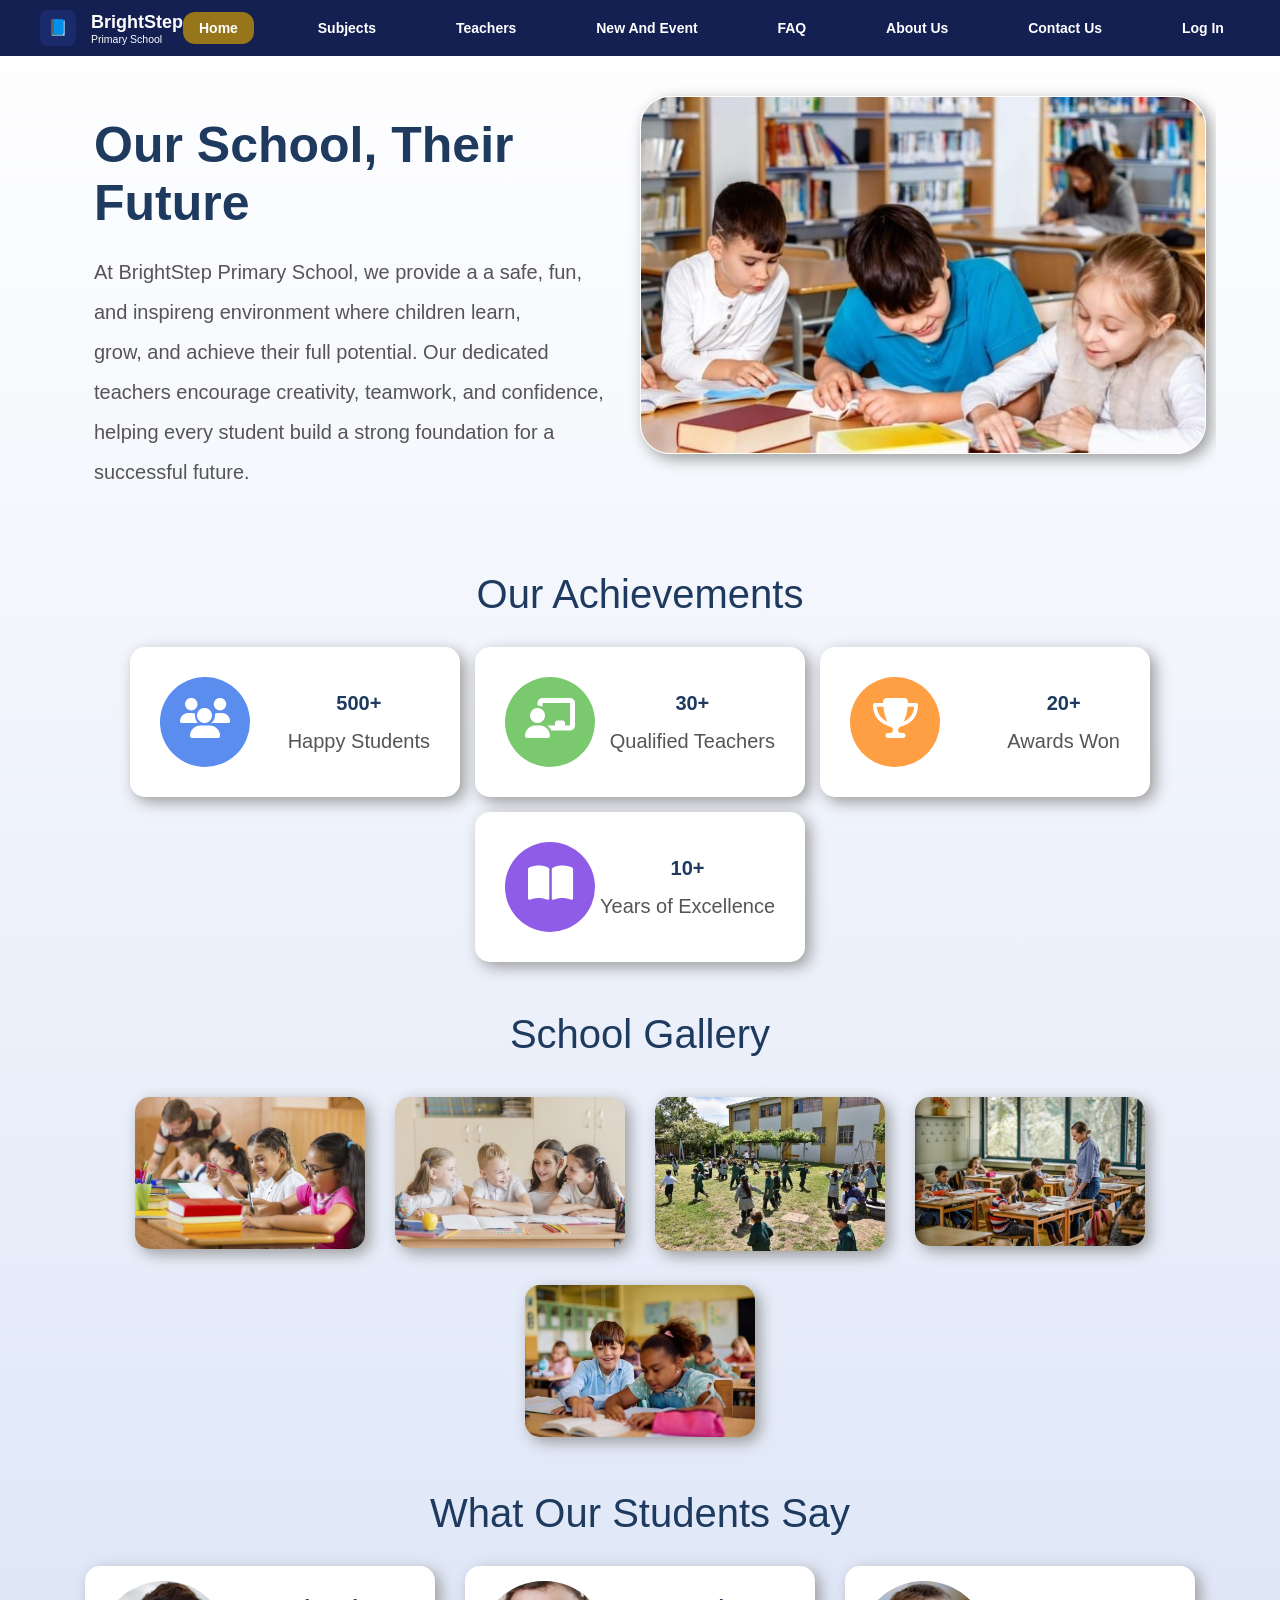
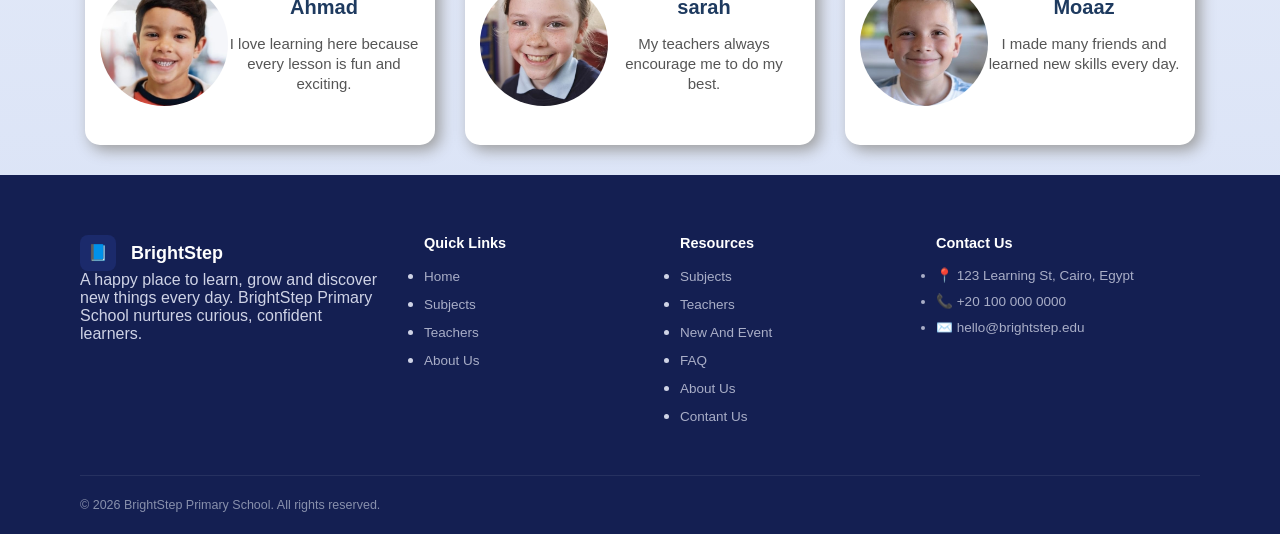
==== about.html @ 31b646d7 "Update about.html" ====
<!DOCTYPE html>
<html lang="en">
<head>
    <meta charset="UTF-8">
    <meta name="viewport" content="width=device-width, initial-scale=1.0">
    <link rel="stylesheet" href="./about.css">
    <link rel="stylesheet" href="https://cdnjs.cloudflare.com/ajax/libs/font-awesome/6.7.2/css/all.min.css">
    <title>About us</title>
</head>
<body>
    <header class="nav">
      <a class="brand">
        <div class="logo">📘</div>
        <div>
          <div class="name">BrightStep</div>
          <div class="tag">Primary School</div>
        </div>
      </a>
      <nav class="links">
        <a href="home.html" class="active">Home</a>
        <a href="subject.html">Subjects</a>
        <a href="teachers.html">Teachers</a>
        <a href="news&events.html">New And Event</a>
        <a href="FAQ.html">FAQ</a>
        <a href="about.html">About Us</a>
        <a href="contact.html">Contact Us</a>
        <a href="index.html">Log In</a>
      </nav>
    </header>
    <section class="section1">
        <div class="part1">
            <h2>Our School, Their Future</h2>
            <p> At BrightStep Primary School, we provide a a safe, fun,<br> 
                and inspireng environment where children learn,<br>
                grow, and achieve their full potential. Our dedicated <br>
                teachers encourage creativity, teamwork, and confidence,<br>
                helping every student build a strong foundation for a successful future. 
            </p>
        </div>
        <div class="part2">
            <img src="./images/WhatsApp Image 2026-07-21 at 2.51.33 PM.jpeg" alt="">
        </div>
    </section>
    <section class="section2">
        <div class="part1">
            <h3>Our Achievements</h3>
        </div>
        <div class="part2">
            <div class="box ">
                <div class="box1 student">
                    <i class="fa-solid fa-users"></i>
                </div>
                <div class="box2">
                    <h6>500+</h6>
                    <p>Happy Students</p>
                </div>
            </div>
            <div class="box ">
                <div class="box1 teacher">
                    <i class="fa-solid fa-chalkboard-user"></i>
                </div>
                <div class="box2">
                    <h6>30+</h6>
                    <p>Qualified Teachers</p>
                </div>
            </div>
            <div class="box ">
                <div class="box1 won">
                    <i class="fa-solid fa-trophy"></i>
                </div>
                <div class="box2">
                    <h6>20+</h6>
                    <p>Awards Won</p>
                </div>
            </div>
            <div class="box ">
                <div class="box1 year">
                    <i class="fa-solid fa-book-open"></i>
                </div>
                <div class="box2">
                    <h6>10+</h6>
                    <p>Years of Excellence</p>
                </div>
            </div>
        </div>
    </section>
    <section class="section3">
        <div class="part1">
            <h3>School Gallery</h3>
        </div>
        <div class="part2">
            <div class="image">
                <img src="./images/WhatsApp Image 2026-07-21 at 2.49.44 PM.jpeg" alt="">
            </div>
            <div class="image">
                <img src="./images/WhatsApp Image 2026-07-21 at 2.49.57 PM.jpeg" alt="">
            </div>
            <div class="image">
                <img src="./images/WhatsApp Image 2026-07-21 at 2.52.13 PM.jpeg" alt="">
            </div>
            <div class="image">
                <img src="./images/WhatsApp Image 2026-07-21 at 2.50.18 PM.jpeg" alt="">
            </div>
            <div class="image">
                <img src="./images/WhatsApp Image 2026-07-21 at 2.51.39 PM.jpeg" alt="">
            </div>
        </div>
    </section>
    <section class="section4">
        <div class="part1">
            <h3>What Our Students Say</h3>
        </div>
        <div class="part2">
            <div class="person">
                <div class="image">
                    <img src="./images/WhatsApp Image 2026-07-21 at 2.51.03 PM.jpeg" alt="">
                </div>
                <div class="text">
                    <h6>Ahmad</h6>
                    <p>I love learning here because every lesson is fun and exciting.</p>

                </div>
            </div>
            <div class="person">
                <div class="image">
                    <img src="./images/WhatsApp Image 2026-07-21 at 2.50.39 PM.jpeg" alt="">
                </div>
                <div class="text">
                    <h6>sarah</h6>
                    <p>My teachers always encourage me to do my best.</p>
                </div>
            </div>
            <div class="person">
                <div class="image">
                    <img src="./images/WhatsApp Image 2026-07-21 at 12.42.58 PM.jpeg" alt="">
                </div>
                <div class="text">
                    <h6>Moaaz</h6>
                    <p>I made many friends and <br>learned new skills every day.</p>
                </div>
            </div>
        </div>
    </section>
    <footer class="footer" id="footer">
  <div class="wrap">
    <div class="top">
      <div class="nav">
        <a class="brand" >
          <div class="logo">📘</div>
          <div class="name">BrightStep</div>
        </a>
        <p>A happy place to learn, grow and discover new things every day. BrightStep Primary School nurtures curious, confident learners.</p>   
      </div>
      <div class="foot">
        <h4>Quick Links</h4>
        <ul>
          <li><a href="home.html">Home</a></li>
          <li><a href="subjects.html">Subjects</a></li>
          <li><a href="teachers.html">Teachers</a></li>
          <li><a href="about.html">About Us</a></li>
        </ul>
      </div>
      <div class="foot">
        <h4>Resources</h4>
        <ul>
          <li><a href="subject.html">Subjects</a></li>
          <li><a href="teachers.html">Teachers</a></li>
          <li><a href="news&events.html">New And Event</a></li>
          <li><a href="FAQ.html">FAQ</a></li>
          <li><a href="about.html">About Us</a></li>
          <li><a href="contact.css">Contant Us</a></li>
        </ul>
      </div>
      <div class="foot">
        <h4>Contact Us</h4>
        <ul class="contact">
          <li>📍 123 Learning St, Cairo, Egypt</li>
          <li>📞 +20 100 000 0000</li>
          <li>✉️ hello@brightstep.edu</li>
        </ul>
      </div>
    </div>
    <div class="bottom">
      <span>© 2026 BrightStep Primary School. All rights reserved.</span>
    </div>
  </div>
</footer>
</body>
</html>
---- about.css ----
*{
    padding: 0px;
    margin: 0px;
    box-sizing: border-box;
}
body{

    width: 100%;
    background-image:linear-gradient(to bottom,#FFF ,rgb(213, 223, 245));
    font-family: Arial, Helvetica, sans-serif;
}
:root {
  --navy: #1b2a6b;
  --navy-dark: #141f52;
  --gold: #f5b800;
  --cream: #fbf4e8;
  --green: #5fbe4f;
  --pink: #f4796f;
  --blue: #2d8cff;
  --purple: #8a5fcc;
  --ink: #2e2a26;
  --muted: #7a7570;
  --line: #efe7d8;
  --radius: 18px;
}
header.nav {
  width: 100%;
  background-color: var(--navy-dark);
  display: flex;
  color: white;
  align-items: center;
  padding: 10px 40px;
  box-sizing: border-box;
}
.brand {
  display: flex;
  align-items: center;
  gap: 15px;
  text-decoration: none;
  flex-shrink: 0;
}
.brand .logo {
  width: 36px;
  height: 36px;
  background: var(--navy, #1e272e);
  border-radius: 8px;
  display: flex;
  align-items: center;
  justify-content: center;
  color: #fff;
  font-size: 16px;
  font-family: "Courier New", Courier, monospace;
}
.brand .name {
  font-size: 18px;
  font-weight: 800;
  color: white;
  font-family: Verdana, Geneva, Tahoma, sans-serif;
}
.brand .tag {
  font-size: 10.5px;
  color: white;
}
nav.links {
  display: flex;
  align-items: center;
  justify-content: space-between;
  flex: 1;
  color: white;
}
nav.links a {
  text-decoration: none;
  font-size: 14px;
  font-weight: 600;
  color: white;
  padding: 8px 16px;
  border-radius: 12px;
  transition: all 0.2s ease;
  white-space: nowrap;
  font-family: Verdana, Geneva, Tahoma, sans-serif;
}
nav.links a.active {
  background-color: #d6a000ab;
  color: #ffffff;
  font-weight: 700;
}
nav.links a:hover:not(.active) {
  background-color: rgba(255, 255, 255, 0.25);
}
.section1{
    overflow: auto;
     width: 90%;
    margin: 30px auto;
    overflow: auto;
    padding: 10px;
}
.section1 .part1{
    width: 50%;
    float: left;
    padding: 20px;
}
.section1 .part1 h2{
    font-weight: 600;
    font-size: 50px;
    margin-bottom: 20px;
    color:#1E3A5F ;
    
}
.section1 .part1 p{
    font-weight: 250;
    font-size: 20px;
    line-height: 40px;
    color: #555;
}
.section1 .part2{
    width: 50%;
    float: right;
}
.section1 .part2 img{
    width: 100%;
    border-radius: 30px;
    border: #FFF solid 1px;
   box-shadow: 5px 5px 15px #9b9b9b ;
}
h3{
    text-align: center;
    margin: 50px auto;
    font-weight: 400;
    font-size:40px ;
    margin-bottom: 15px;
    color:#1E3A5F ;
}
.section2 .part2{
    width: 90%;
    margin: 30px auto;
    display: flex;
    flex-wrap: wrap;
    justify-content: center;
    gap: 15px;
}
.section2 .part2 .box{ 
    width: 330px;
    background-color: #FFF;
    border-radius: 15px;
    text-align: center;
    padding: 30px;
    overflow: auto;
    box-shadow: 5px 5px 15px #9b9b9b ;
    transition-duration: 0.8s;
}
.section2 .part2 .box:hover{
    transform: translateY(-10px);
    box-shadow: 8px 8px 15px #9b9b9b ;
}
.section2 .part2 .box1{ 
    width: 90px;
    height: 90px;
    border-radius: 50%;
    color: #FFF;
    float: left;
    padding: 20px 0px ;
    font-size: 40px;
}
.section2 .part2 .student {
    background-color: #5B8DEF;
}
.section2 .part2 .teacher {
    background-color: #7BC96F;
}
.section2 .part2 .won {
    background-color: #FF9F43;
}
.section2 .part2 .year {
    background-color: #8E5CE6;
}
.section2 .part2 .box2 { 
    float: right;
}
.section2 .part2 .box2 h5{ 
    color:#1E3A5F;
    font-size: 35px;
    margin-bottom: 20px;
}
.section2 .part2 .box2 p{ 
    color: #555;
    font-size: 20px;
}
.section3 .part2{
    width: 90%;
    margin: 40px auto;
    display: flex;
    flex-wrap: wrap;
    justify-content: center;
    gap: 30px;
}
.section3 .part2 .image{
    width: 230px;
    
}
.section3 .part2 .image img{
    width: 100%;
    border-radius: 15px;
    text-align: center;
    box-shadow: 5px 5px 15px #9b9b9b ; 
    transition-duration: 0.8s;
}
.section3 .part2 .image img:hover{
    transform: translateY(-10px) scale(1.1);
    box-shadow: 8px 8px 15px #9b9b9b ;
}
.section4 .part2{
    width: 90%;
    margin: 30px auto;
    display: flex;
    flex-wrap: wrap;
    justify-content: center;
    gap: 30px;
}
.section4 .part2 .person{
     width: 350px;
    background-color: #FFF;
    border-radius: 15px;
    text-align: center;
    padding: 15px;
    overflow: auto;
    box-shadow: 5px 5px 15px #9b9b9b ;
    transition-duration: 0.8s;   
}
.section4 .part2 .person:hover{
    transform: translateY(-10px);
}
.section4 .part2 .person .image{
    width: 40%;
    float: left;
    
}
.section4 .part2 .person .image img{
    width: 100%;
    border-radius: 50%;
    margin:0px auto 20px ;

   
    
}
.section4 .part2 .person .text{
   float: left;
   width: 60%;
}
h6{
    margin:15px 0px ;
    font-size:20px ;
    color:#1E3A5F ;
}
.section4 .part2 .person .text p{
    font-weight: 100;
    font-size: 15px;
    line-height: 20px;
    color: #555;
}
.footer {
  background: var(--navy-dark);
  color: #cfd3e6;
  padding: 60px 0 0;
}
.footer .wrap {
  max-width: 1200px;
  margin: 0 auto;
  padding: 0 40px;
  box-sizing: border-box;
}
.top {
  display: grid;
  grid-template-columns: 1.4fr 1fr 1fr 1.2fr;
  gap: 36px;
  padding-bottom: 40px;
  border-bottom: 1px solid rgba(255, 255, 255, 0.08);
}
.foot h4 {
  color: #fff;
  font-size: 14.5px;
  margin-bottom: 16px;
  font-weight: 700;
}
.foot ul li {
  margin-bottom: 10px;
}
.foot ul li a {
  font-size: 13.5px;
  color: #a9aec7;
  text-decoration: none;
}
.foot ul li a:hover {
  color: var(--gold);
}
.contact li {
  font-size: 13.5px;
  color: #a9aec7;
  margin-bottom: 12px;
}
.bottom {
  display: flex;
  justify-content: space-between;
  align-items: center;
  padding: 22px 0;
  font-size: 12.5px;
  color: #8890ac;
  flex-wrap: wrap;
  gap: 10px;
}
/*responsive*/
@media screen and (max-width: 1000px) {
  .wrap {
    padding-left: 15px !important;
    padding-right: 15px !important;
  }
  .nav {
    flex-direction: column !important;
    align-items: center !important;
    text-align: center !important;
    height: auto !important;
  }
  .nav .links {
    flex-direction: column !important;
    width: 100% !important;
    gap: 12px !important;
    padding: 10px 0 !important;
  }
  
  .footer .top {
    grid-template-columns: 1fr !important;
    text-align: center !important;
    gap: 25px !important;
  }
  .footer .foot ul {
    padding: 0 !important;
    list-style: none;
  }
}
/*responsive*/
@media( max-width:768px){
    .section1 .part1{
        width: 100%;
        float:none;
        
        margin-left: 0px;
        text-align: center;
        padding-top: 15px;
    }
    .section1 .part1 h2{
        font-size: 30px;
    }
    .section1 .part1 p{
        font-size: 15px;
        width: 100%;
    }
    .section1 .part2{
        width: 90%;
        float:none;
        margin: 15px auto;
    }
    .section1 .part2 img{
        width: 100%;
    }
    h3{
       font-weight: 300;
        font-size:25px ; 
    }

    .section2 .part2 .box{
        width: 100%;
    }
    .section3 .part2 .image{
        width: 90%;

    }
}
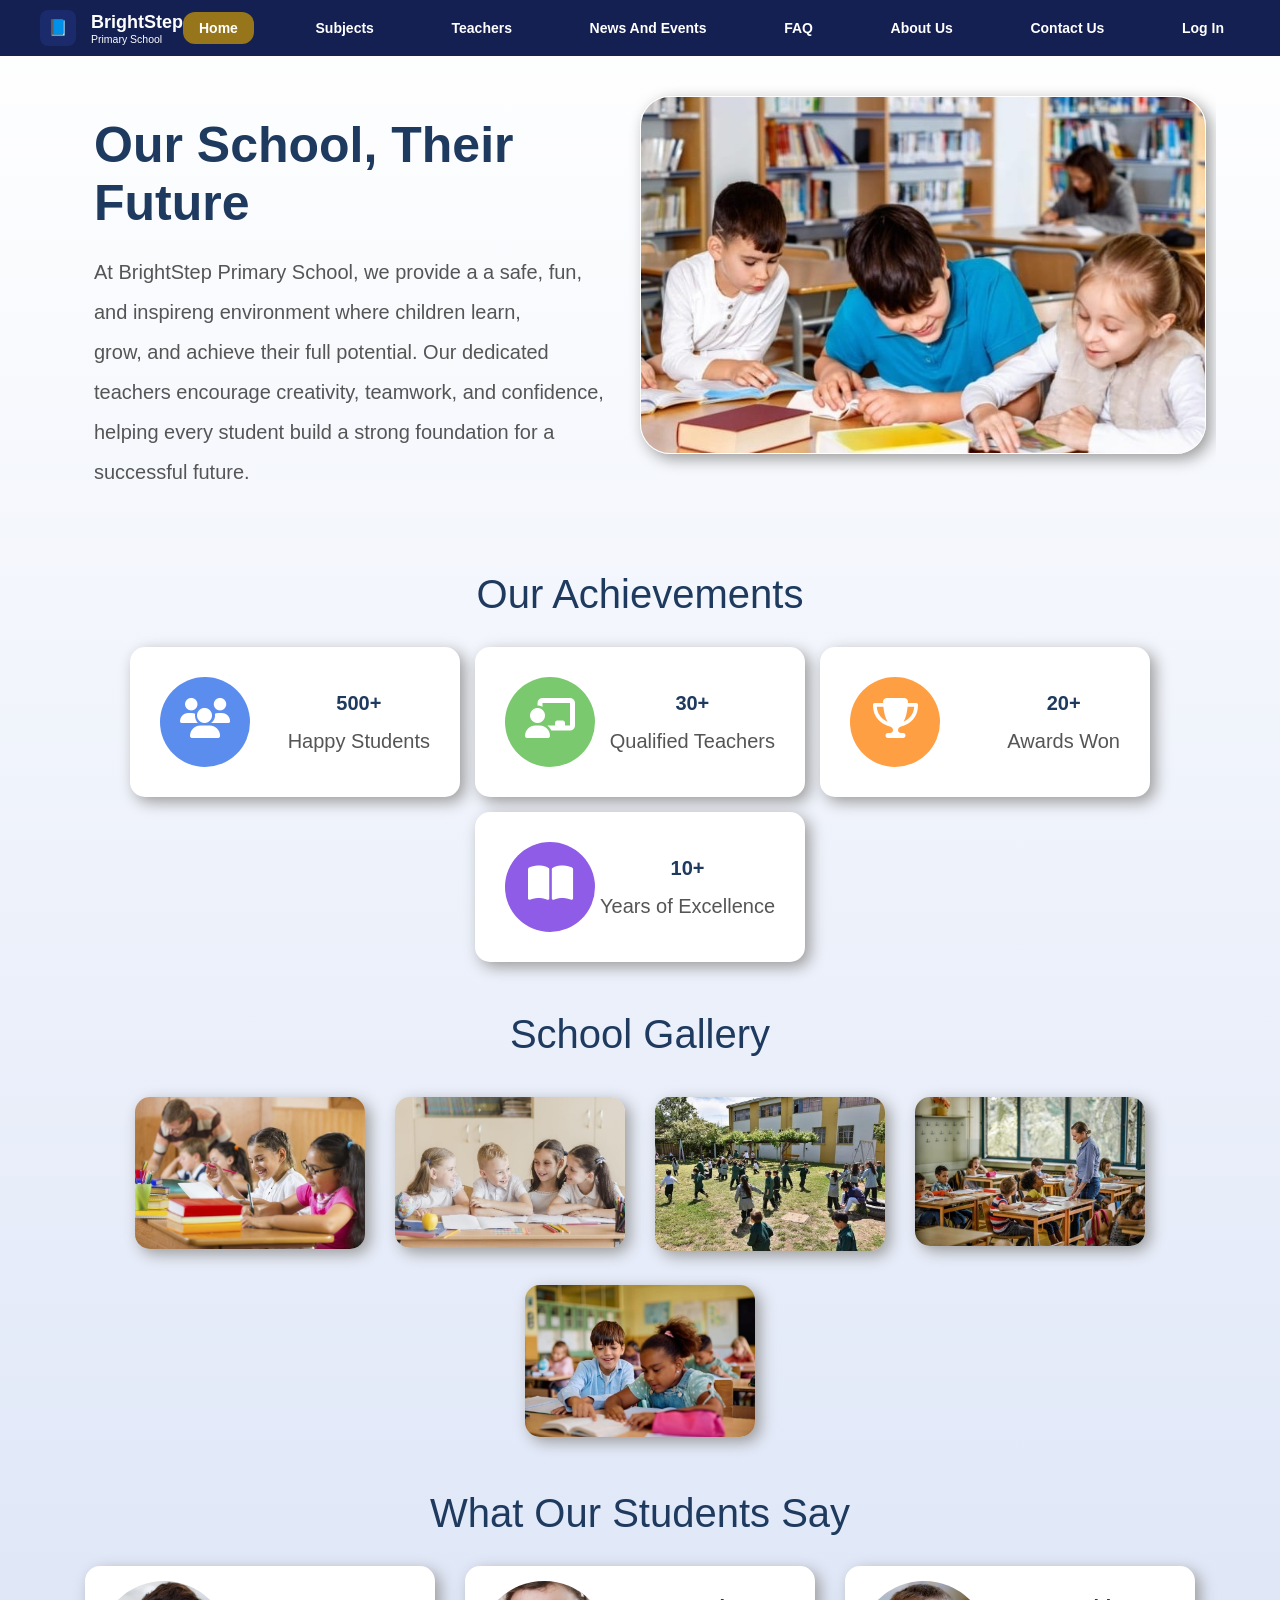
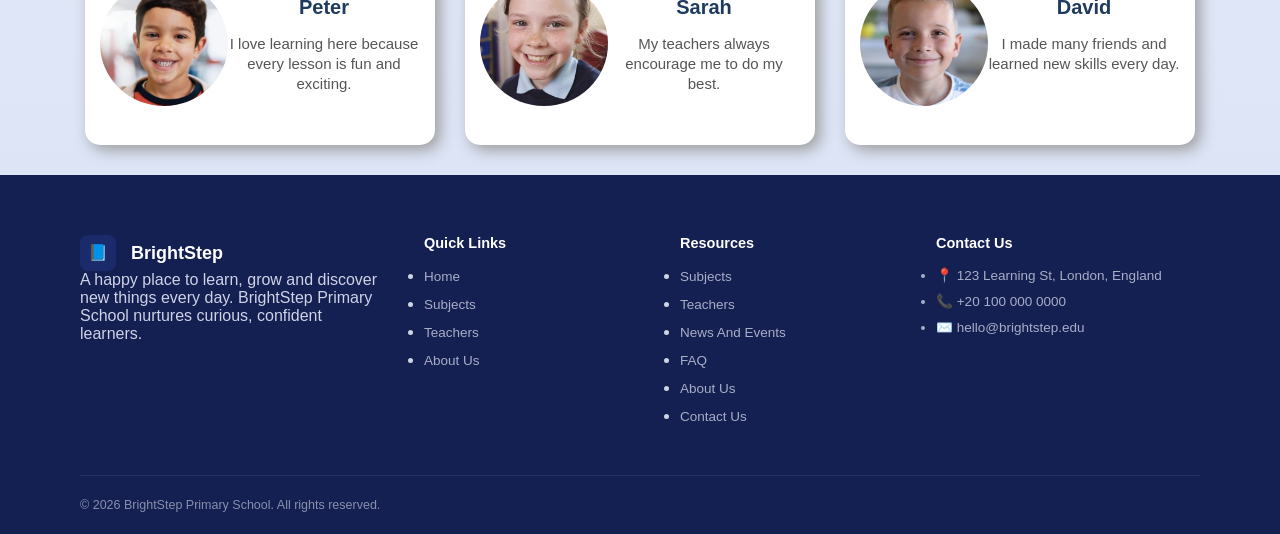
==== commit 8ac42dfc: "Update about.html" ====
--- a/about.html
+++ b/about.html
@@ -5,7 +5,7 @@
     <meta name="viewport" content="width=device-width, initial-scale=1.0">
     <link rel="stylesheet" href="./about.css">
     <link rel="stylesheet" href="https://cdnjs.cloudflare.com/ajax/libs/font-awesome/6.7.2/css/all.min.css">
-    <title>About us</title>
+    <title>About US - BrightStep</title>
 </head>
 <body>
     <header class="nav">
@@ -20,7 +20,7 @@
         <a href="home.html" class="active">Home</a>
         <a href="subject.html">Subjects</a>
         <a href="teachers.html">Teachers</a>
-        <a href="news&events.html">New And Event</a>
+        <a href="news&events.html">News And Events</a>
         <a href="FAQ.html">FAQ</a>
         <a href="about.html">About Us</a>
         <a href="contact.html">Contact Us</a>
@@ -116,7 +116,7 @@
                     <img src="./images/WhatsApp Image 2026-07-21 at 2.51.03 PM.jpeg" alt="">
                 </div>
                 <div class="text">
-                    <h6>Ahmad</h6>
+                    <h6>Peter</h6>
                     <p>I love learning here because every lesson is fun and exciting.</p>
 
                 </div>
@@ -126,7 +126,7 @@
                     <img src="./images/WhatsApp Image 2026-07-21 at 2.50.39 PM.jpeg" alt="">
                 </div>
                 <div class="text">
-                    <h6>sarah</h6>
+                    <h6>Sarah</h6>
                     <p>My teachers always encourage me to do my best.</p>
                 </div>
             </div>
@@ -135,7 +135,7 @@
                     <img src="./images/WhatsApp Image 2026-07-21 at 12.42.58 PM.jpeg" alt="">
                 </div>
                 <div class="text">
-                    <h6>Moaaz</h6>
+                    <h6>David</h6>
                     <p>I made many friends and <br>learned new skills every day.</p>
                 </div>
             </div>
@@ -165,16 +165,16 @@
         <ul>
           <li><a href="subject.html">Subjects</a></li>
           <li><a href="teachers.html">Teachers</a></li>
-          <li><a href="news&events.html">New And Event</a></li>
+          <li><a href="news&events.html">News And Events</a></li>
           <li><a href="FAQ.html">FAQ</a></li>
           <li><a href="about.html">About Us</a></li>
-          <li><a href="contact.css">Contant Us</a></li>
+          <li><a href="contact.css">Contact Us</a></li>
         </ul>
       </div>
       <div class="foot">
         <h4>Contact Us</h4>
         <ul class="contact">
-          <li>📍 123 Learning St, Cairo, Egypt</li>
+          <li>📍 123 Learning St, London, England</li>
           <li>📞 +20 100 000 0000</li>
           <li>✉️ hello@brightstep.edu</li>
         </ul>
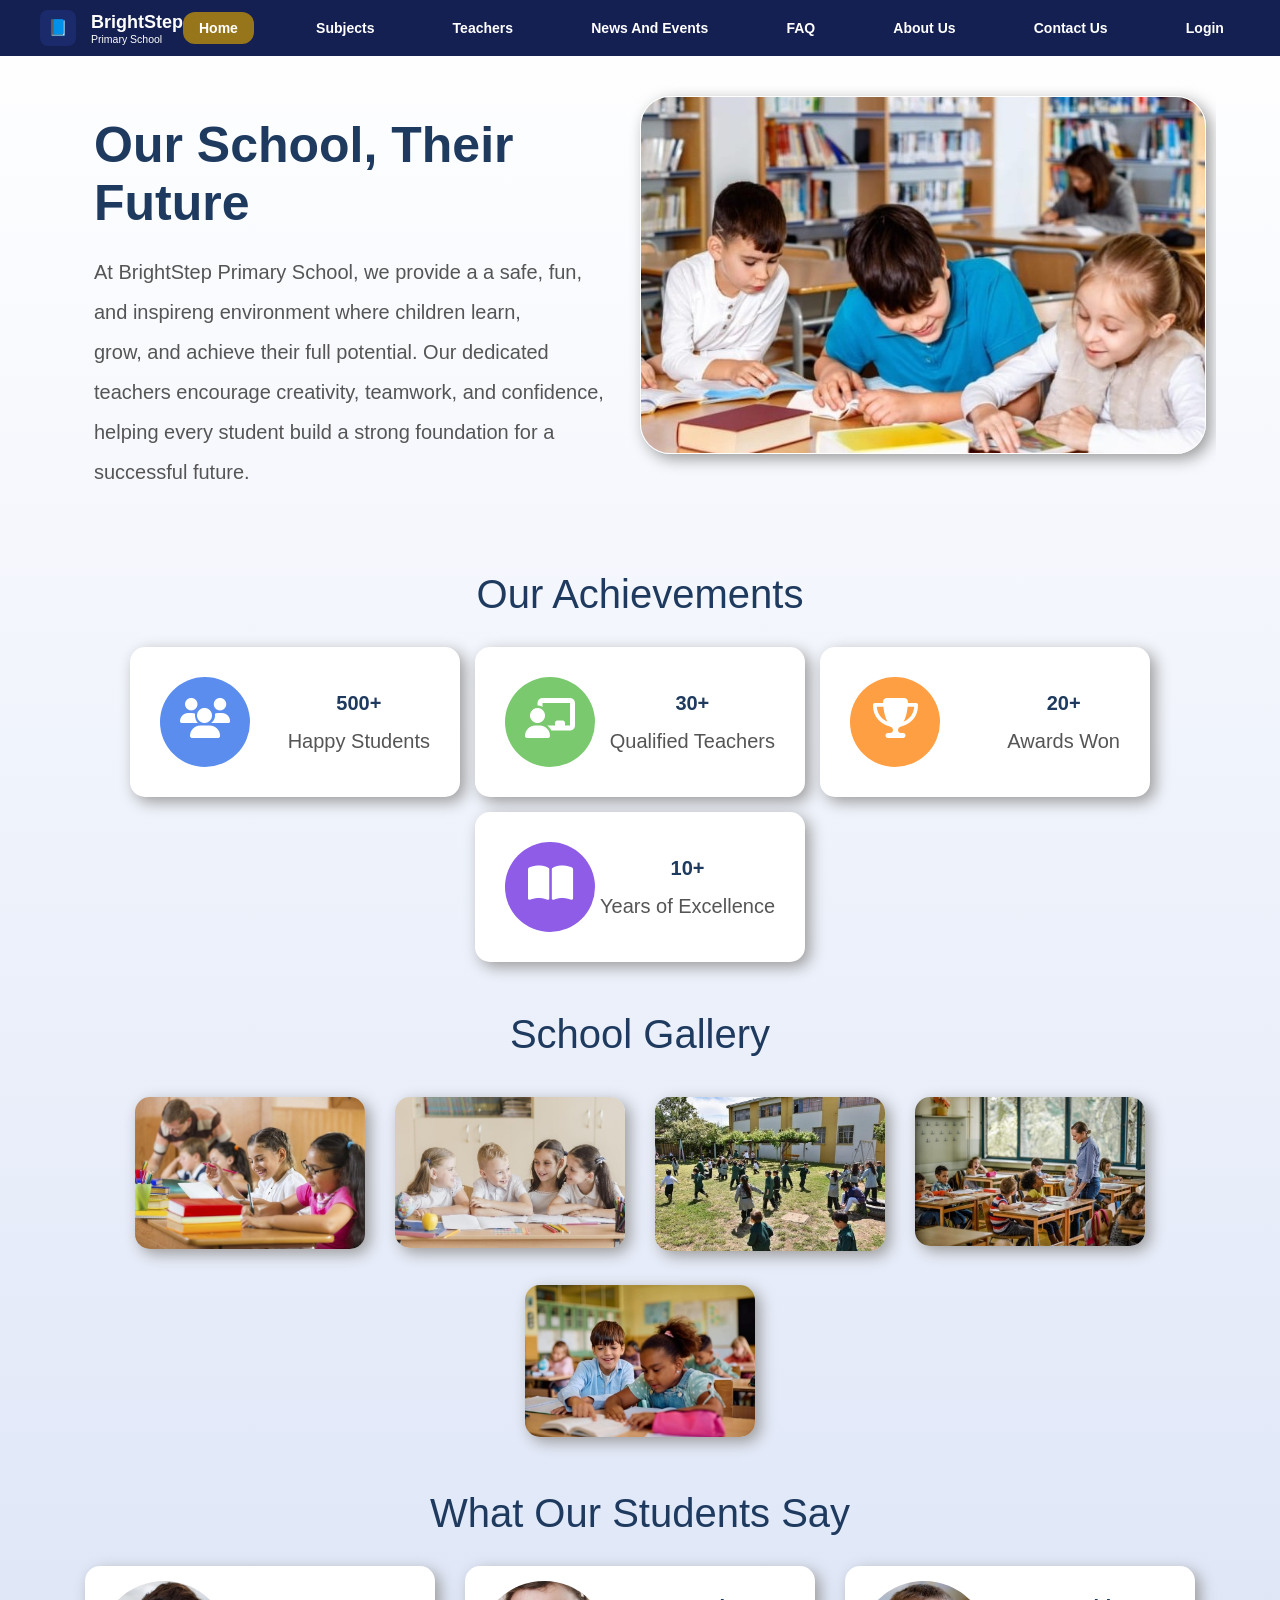
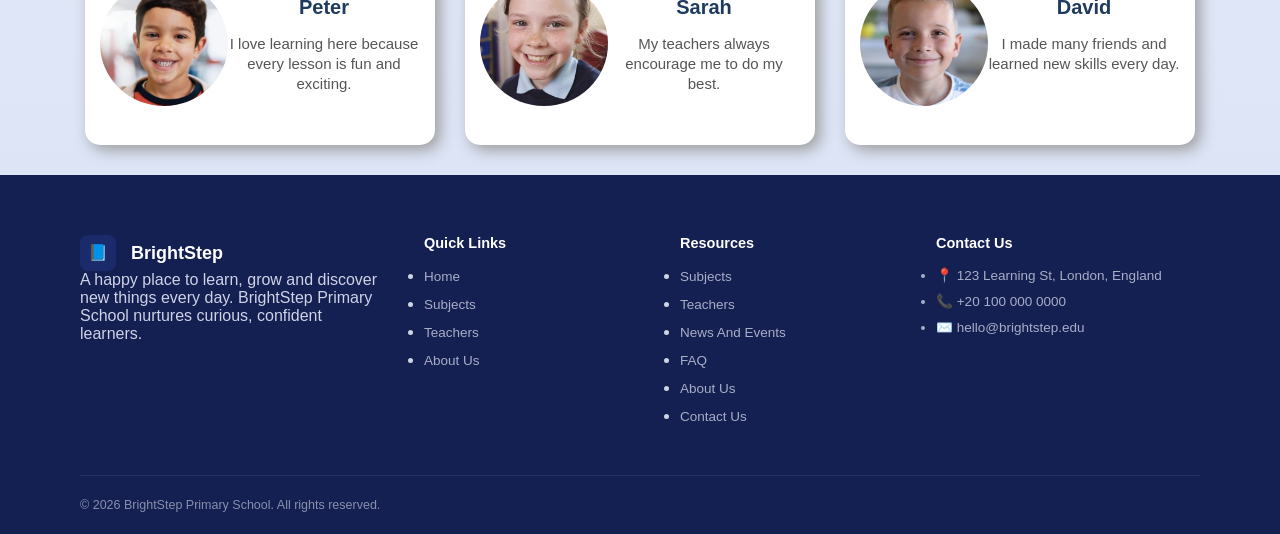
==== commit bc6b5fd9: "Correct typos and format in about.html Fixed typos and improved formatting in the about.html file." ====
--- a/about.html
+++ b/about.html
@@ -24,7 +24,7 @@
         <a href="FAQ.html">FAQ</a>
         <a href="about.html">About Us</a>
         <a href="contact.html">Contact Us</a>
-        <a href="index.html">Log In</a>
+        <a href="index.html">Login</a>
       </nav>
     </header>
     <section class="section1">
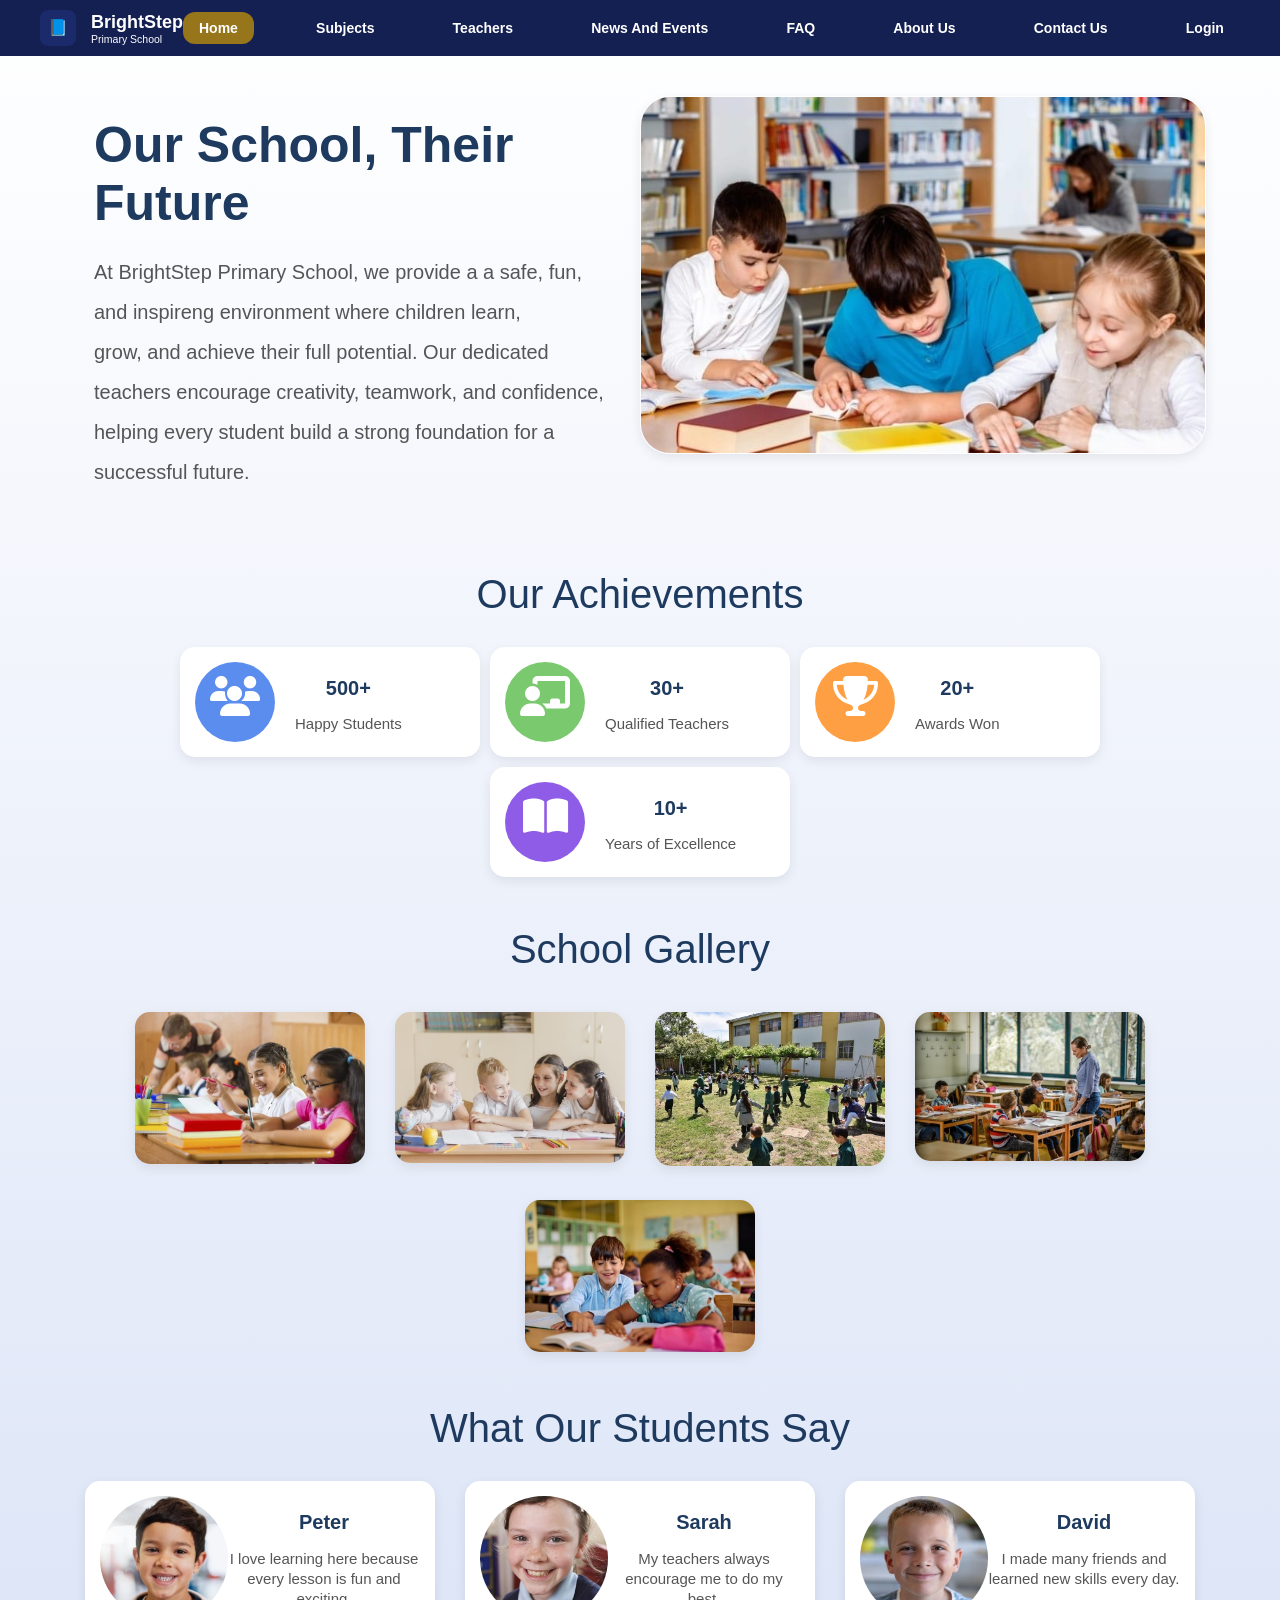
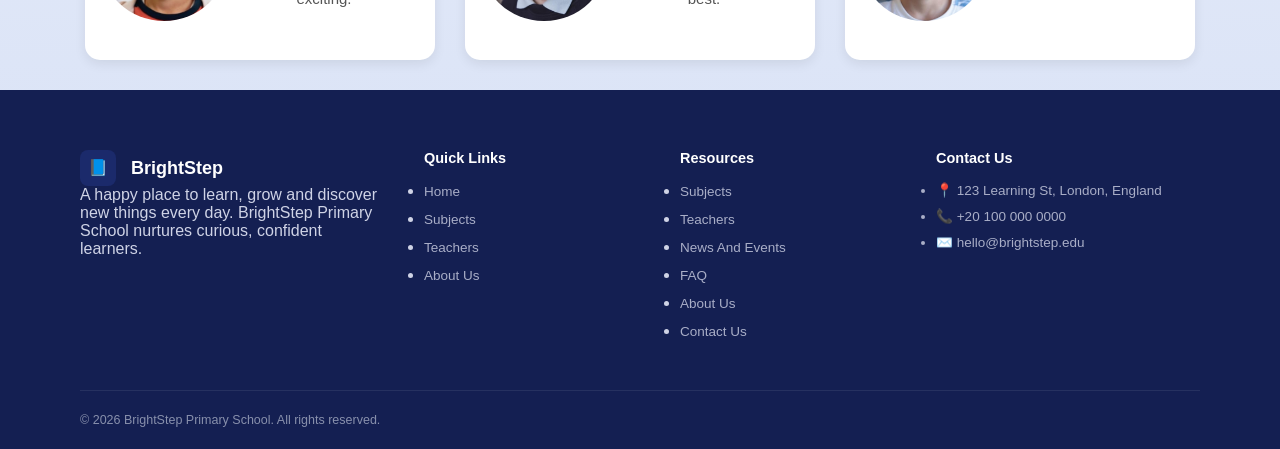
==== commit dfa84cdc: "Update about.html" ====
--- a/about.html
+++ b/about.html
@@ -5,7 +5,12 @@
     <meta name="viewport" content="width=device-width, initial-scale=1.0">
     <link rel="stylesheet" href="./about.css">
     <link rel="stylesheet" href="https://cdnjs.cloudflare.com/ajax/libs/font-awesome/6.7.2/css/all.min.css">
-    <title>About US - BrightStep</title>
+
+    <link rel="preconnect" href="https://fonts.googleapis.com">
+<link rel="preconnect" href="https://fonts.gstatic.com" crossorigin>
+<link href="https://fonts.googleapis.com/css2?family=Poppins:wght@400;500;600;700&display=swap" rel="stylesheet">
+    
+    <title>About Us - BrightStep</title>
 </head>
 <body>
     <header class="nav">
@@ -17,14 +22,14 @@
         </div>
       </a>
       <nav class="links">
-        <a href="home.html" class="active">Home</a>
+        <a href="index.html" class="active">Home</a>
         <a href="subject.html">Subjects</a>
         <a href="teachers.html">Teachers</a>
         <a href="news&events.html">News And Events</a>
         <a href="FAQ.html">FAQ</a>
         <a href="about.html">About Us</a>
         <a href="contact.html">Contact Us</a>
-        <a href="index.html">Login</a>
+        <a href="login.html">Login</a>
       </nav>
     </header>
     <section class="section1">
@@ -154,7 +159,7 @@
       <div class="foot">
         <h4>Quick Links</h4>
         <ul>
-          <li><a href="home.html">Home</a></li>
+          <li><a href="index.html">Home</a></li>
           <li><a href="subjects.html">Subjects</a></li>
           <li><a href="teachers.html">Teachers</a></li>
           <li><a href="about.html">About Us</a></li>
--- a/about.css
+++ b/about.css
@@ -7,7 +7,7 @@
 
     width: 100%;
     background-image:linear-gradient(to bottom,#FFF ,rgb(213, 223, 245));
-    font-family: Arial, Helvetica, sans-serif;
+    font-family: 'Poppins', Arial, Helvetica, sans-serif;
 }
 :root {
   --navy: #1b2a6b;
@@ -120,7 +120,7 @@
     width: 100%;
     border-radius: 30px;
     border: #FFF solid 1px;
-   box-shadow: 5px 5px 15px #9b9b9b ;
+    box-shadow: 0px 4px 12px rgba(0, 0, 0, 0.08);
 }
 h3{
     text-align: center;
@@ -131,34 +131,35 @@
     color:#1E3A5F ;
 }
 .section2 .part2{
-    width: 90%;
+    width: 95%;
     margin: 30px auto;
     display: flex;
     flex-wrap: wrap;
     justify-content: center;
-    gap: 15px;
+    gap: 10px;
 }
 .section2 .part2 .box{ 
-    width: 330px;
+    width: 300px;
     background-color: #FFF;
     border-radius: 15px;
     text-align: center;
-    padding: 30px;
+    padding: 15px;
     overflow: auto;
-    box-shadow: 5px 5px 15px #9b9b9b ;
+    box-shadow: 0px 4px 12px rgba(0, 0, 0, 0.08);
     transition-duration: 0.8s;
 }
 .section2 .part2 .box:hover{
     transform: translateY(-10px);
-    box-shadow: 8px 8px 15px #9b9b9b ;
+    box-shadow: 0px 4px 12px rgba(0, 0, 0, 0.08);
 }
 .section2 .part2 .box1{ 
-    width: 90px;
-    height: 90px;
+    width: 80px;
+    height: 80px;
     border-radius: 50%;
     color: #FFF;
     float: left;
-    padding: 20px 0px ;
+   text-aline:center;
+    line-height:70px;
     font-size: 40px;
 }
 .section2 .part2 .student {
@@ -174,16 +175,18 @@
     background-color: #8E5CE6;
 }
 .section2 .part2 .box2 { 
-    float: right;
+    float: left;
+    margin-left:20px;
+   
 }
 .section2 .part2 .box2 h5{ 
     color:#1E3A5F;
-    font-size: 35px;
-    margin-bottom: 20px;
+    font-size: 25px;
+    
 }
 .section2 .part2 .box2 p{ 
     color: #555;
-    font-size: 20px;
+    font-size: 15px;
 }
 .section3 .part2{
     width: 90%;
@@ -201,12 +204,12 @@
     width: 100%;
     border-radius: 15px;
     text-align: center;
-    box-shadow: 5px 5px 15px #9b9b9b ; 
+    box-shadow: 0px 4px 12px rgba(0, 0, 0, 0.08); 
     transition-duration: 0.8s;
 }
 .section3 .part2 .image img:hover{
     transform: translateY(-10px) scale(1.1);
-    box-shadow: 8px 8px 15px #9b9b9b ;
+    box-shadow: 0px 4px 12px rgba(0, 0, 0, 0.08);
 }
 .section4 .part2{
     width: 90%;
@@ -223,7 +226,7 @@
     text-align: center;
     padding: 15px;
     overflow: auto;
-    box-shadow: 5px 5px 15px #9b9b9b ;
+    box-shadow: 0px 4px 12px rgba(0, 0, 0, 0.08);
     transition-duration: 0.8s;   
 }
 .section4 .part2 .person:hover{
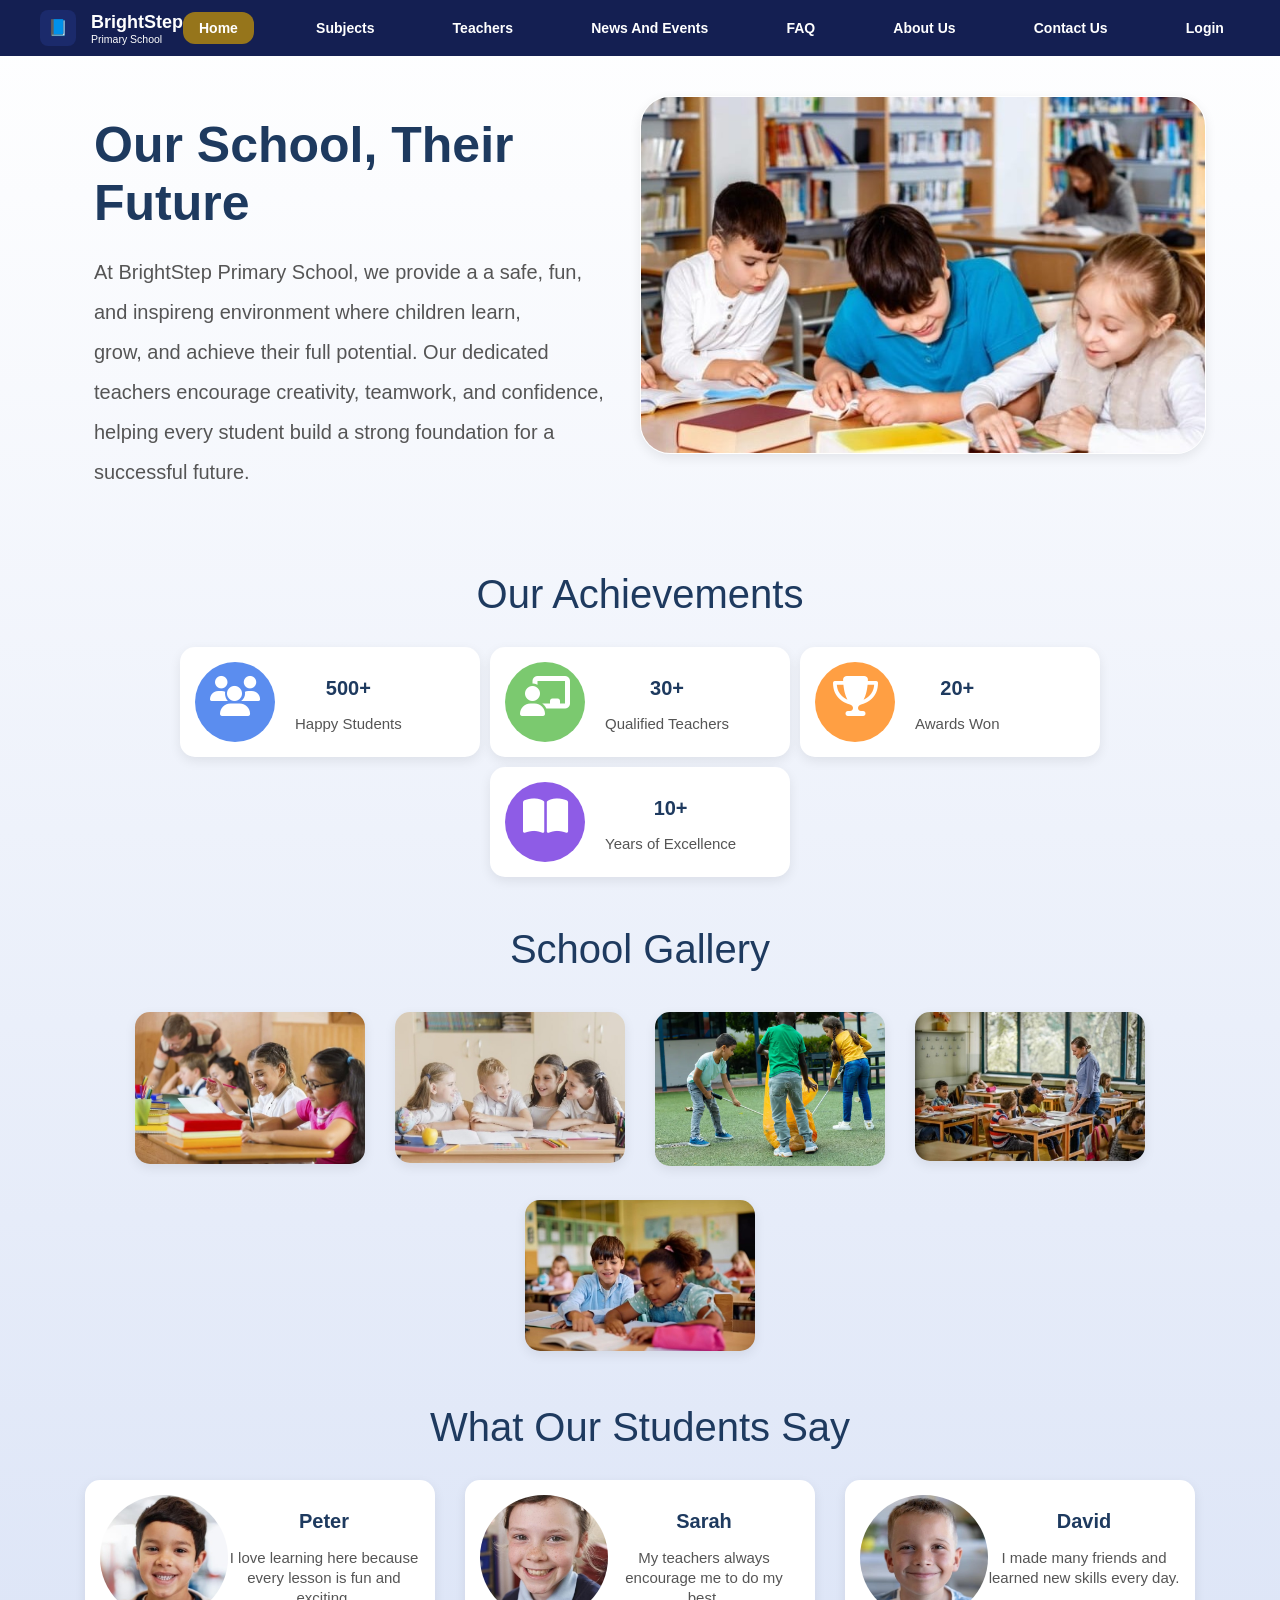
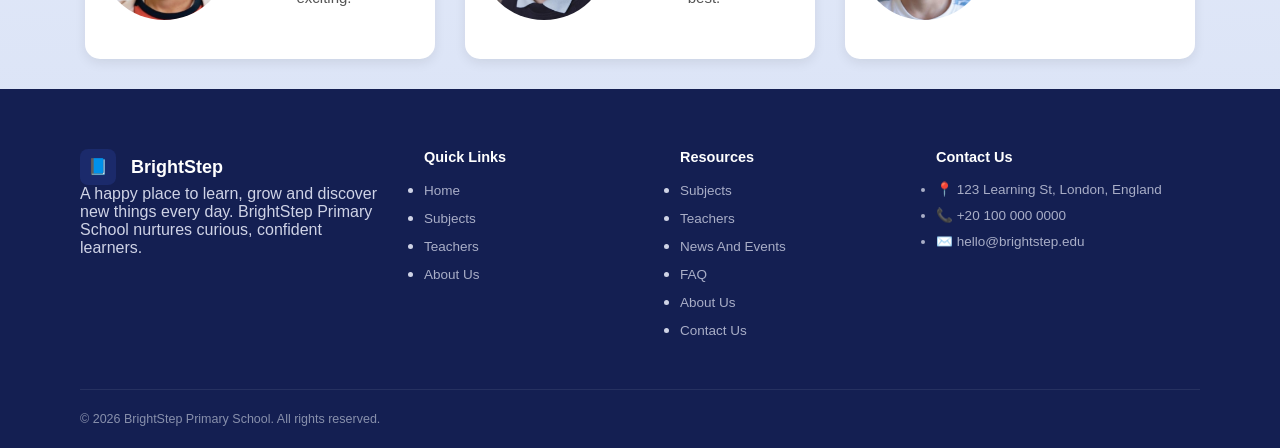
==== commit 03138305: "Update about.html" ====
--- a/about.html
+++ b/about.html
@@ -101,7 +101,7 @@
                 <img src="./images/WhatsApp Image 2026-07-21 at 2.49.57 PM.jpeg" alt="">
             </div>
             <div class="image">
-                <img src="./images/WhatsApp Image 2026-07-21 at 2.52.13 PM.jpeg" alt="">
+                <img src="kids playing.webp" alt="">
             </div>
             <div class="image">
                 <img src="./images/WhatsApp Image 2026-07-21 at 2.50.18 PM.jpeg" alt="">
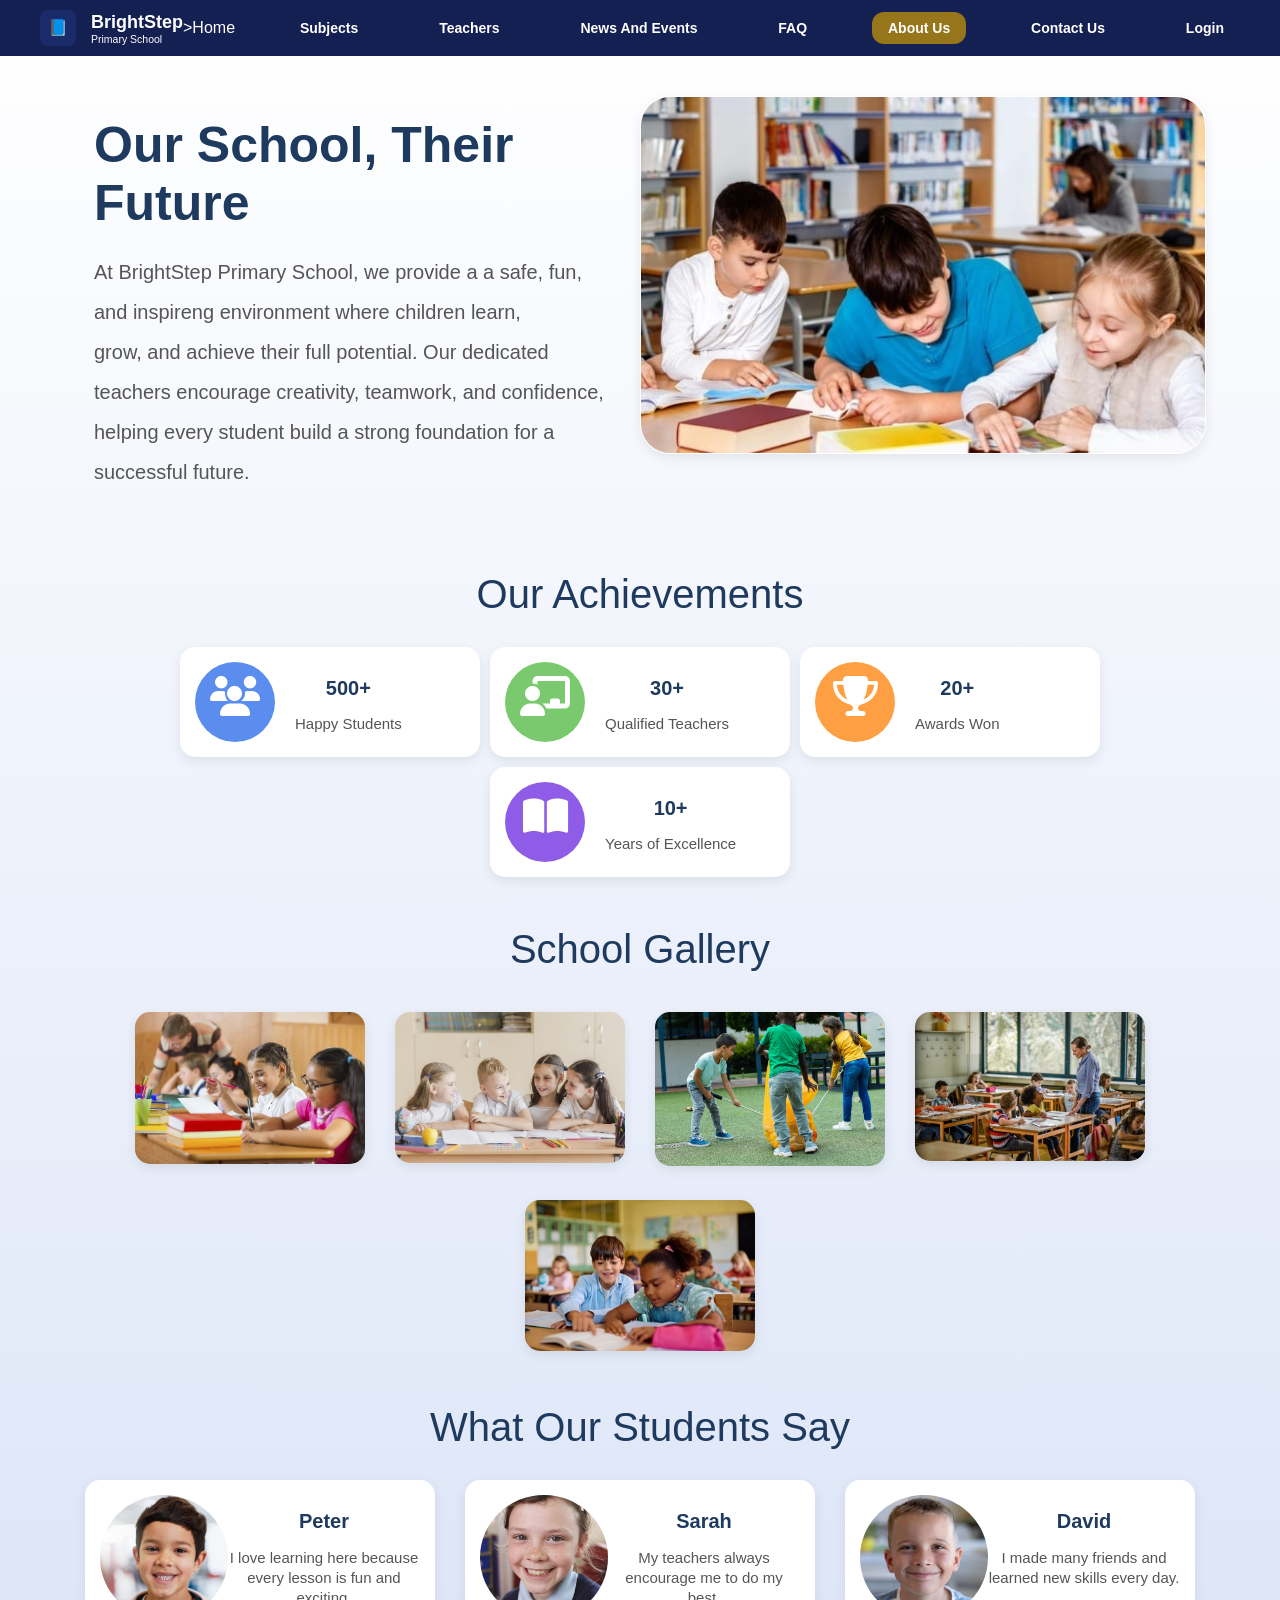
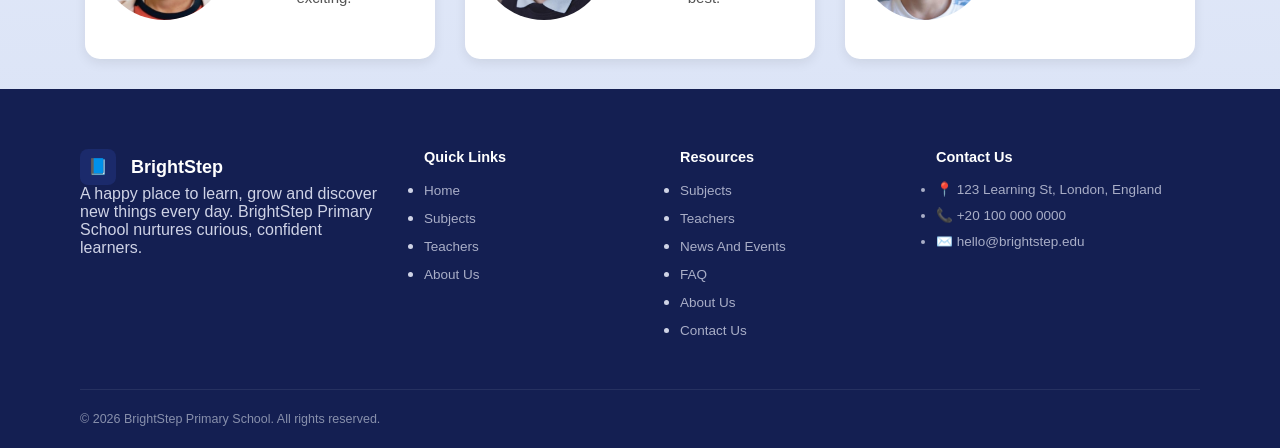
==== commit 48e9abde: "Update about.html" ====
--- a/about.html
+++ b/about.html
@@ -21,13 +21,12 @@
           <div class="tag">Primary School</div>
         </div>
       </a>
-      <nav class="links">
-        <a href="index.html" class="active">Home</a>
+      <nav class="links">>Home</a>
         <a href="subject.html">Subjects</a>
         <a href="teachers.html">Teachers</a>
         <a href="news&events.html">News And Events</a>
         <a href="FAQ.html">FAQ</a>
-        <a href="about.html">About Us</a>
+        <a href="about.html" class="active">About Us</a>
         <a href="contact.html">Contact Us</a>
         <a href="login.html">Login</a>
       </nav>
